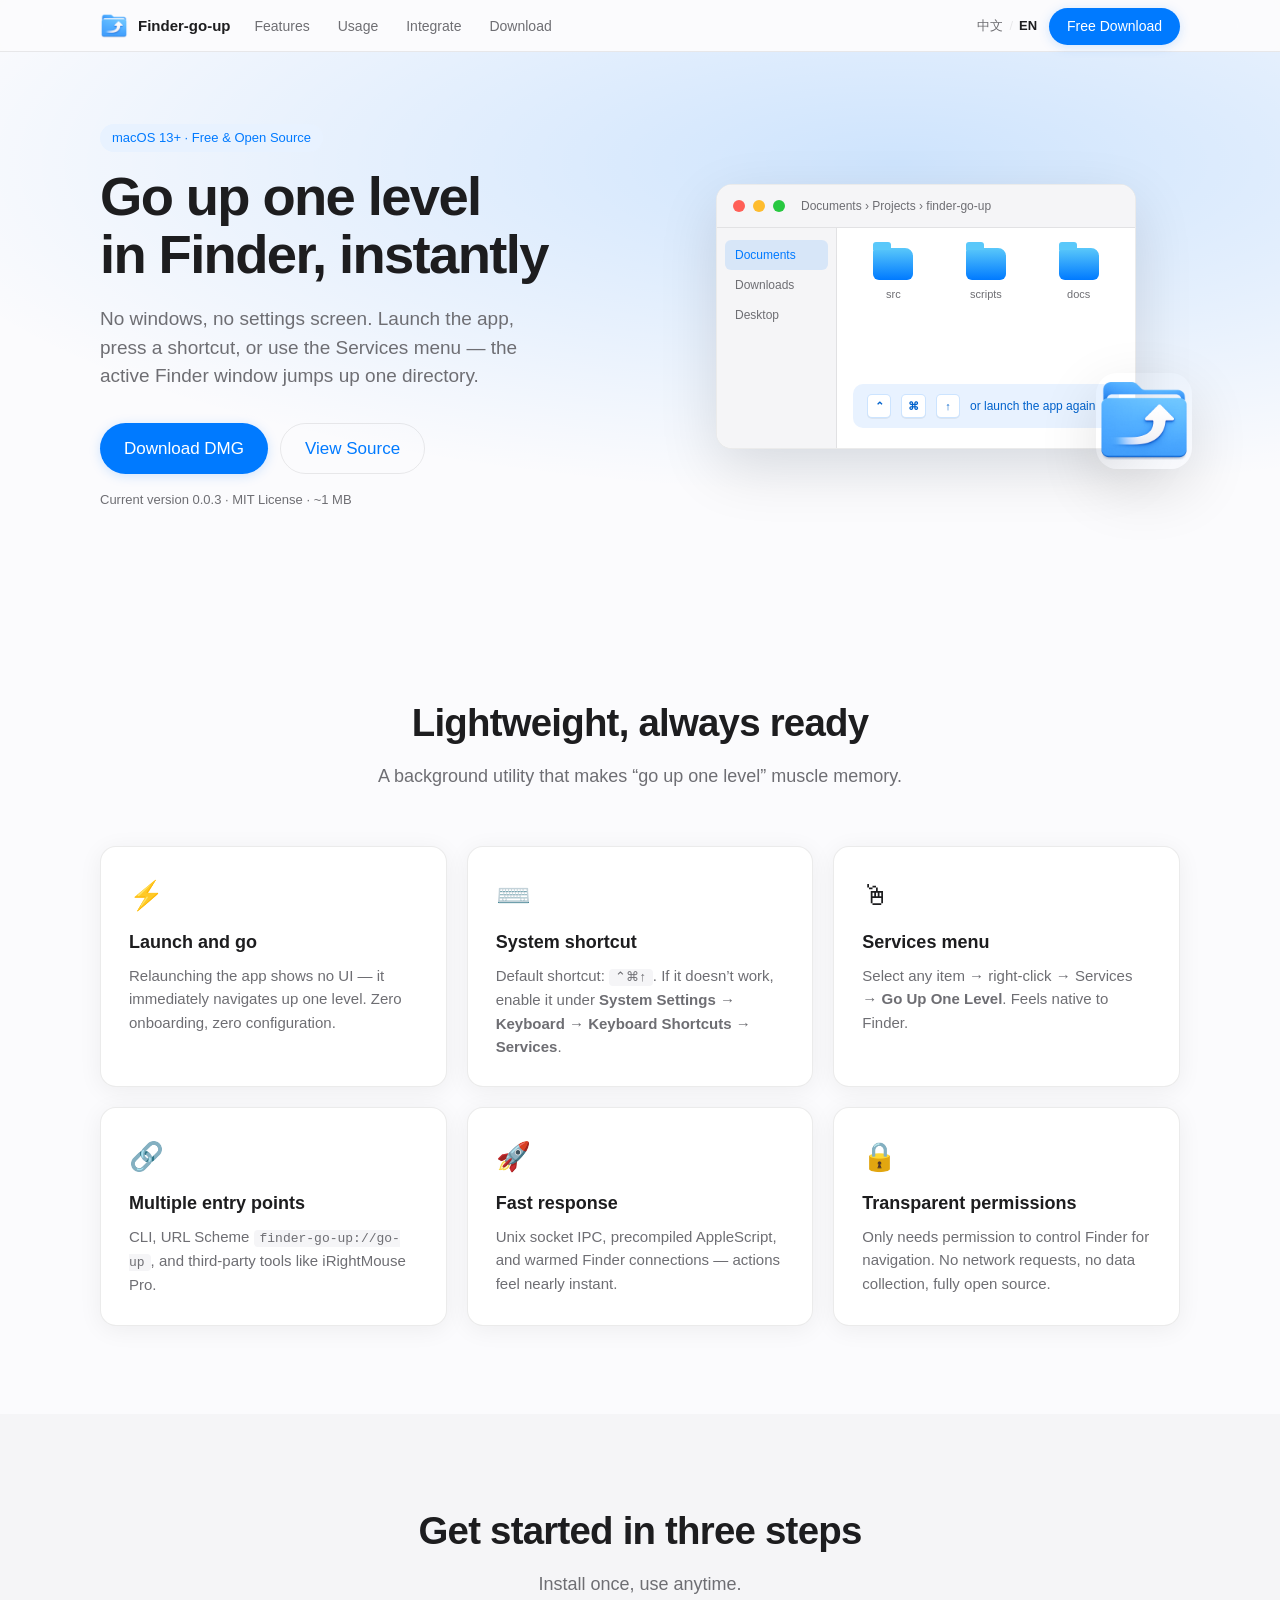
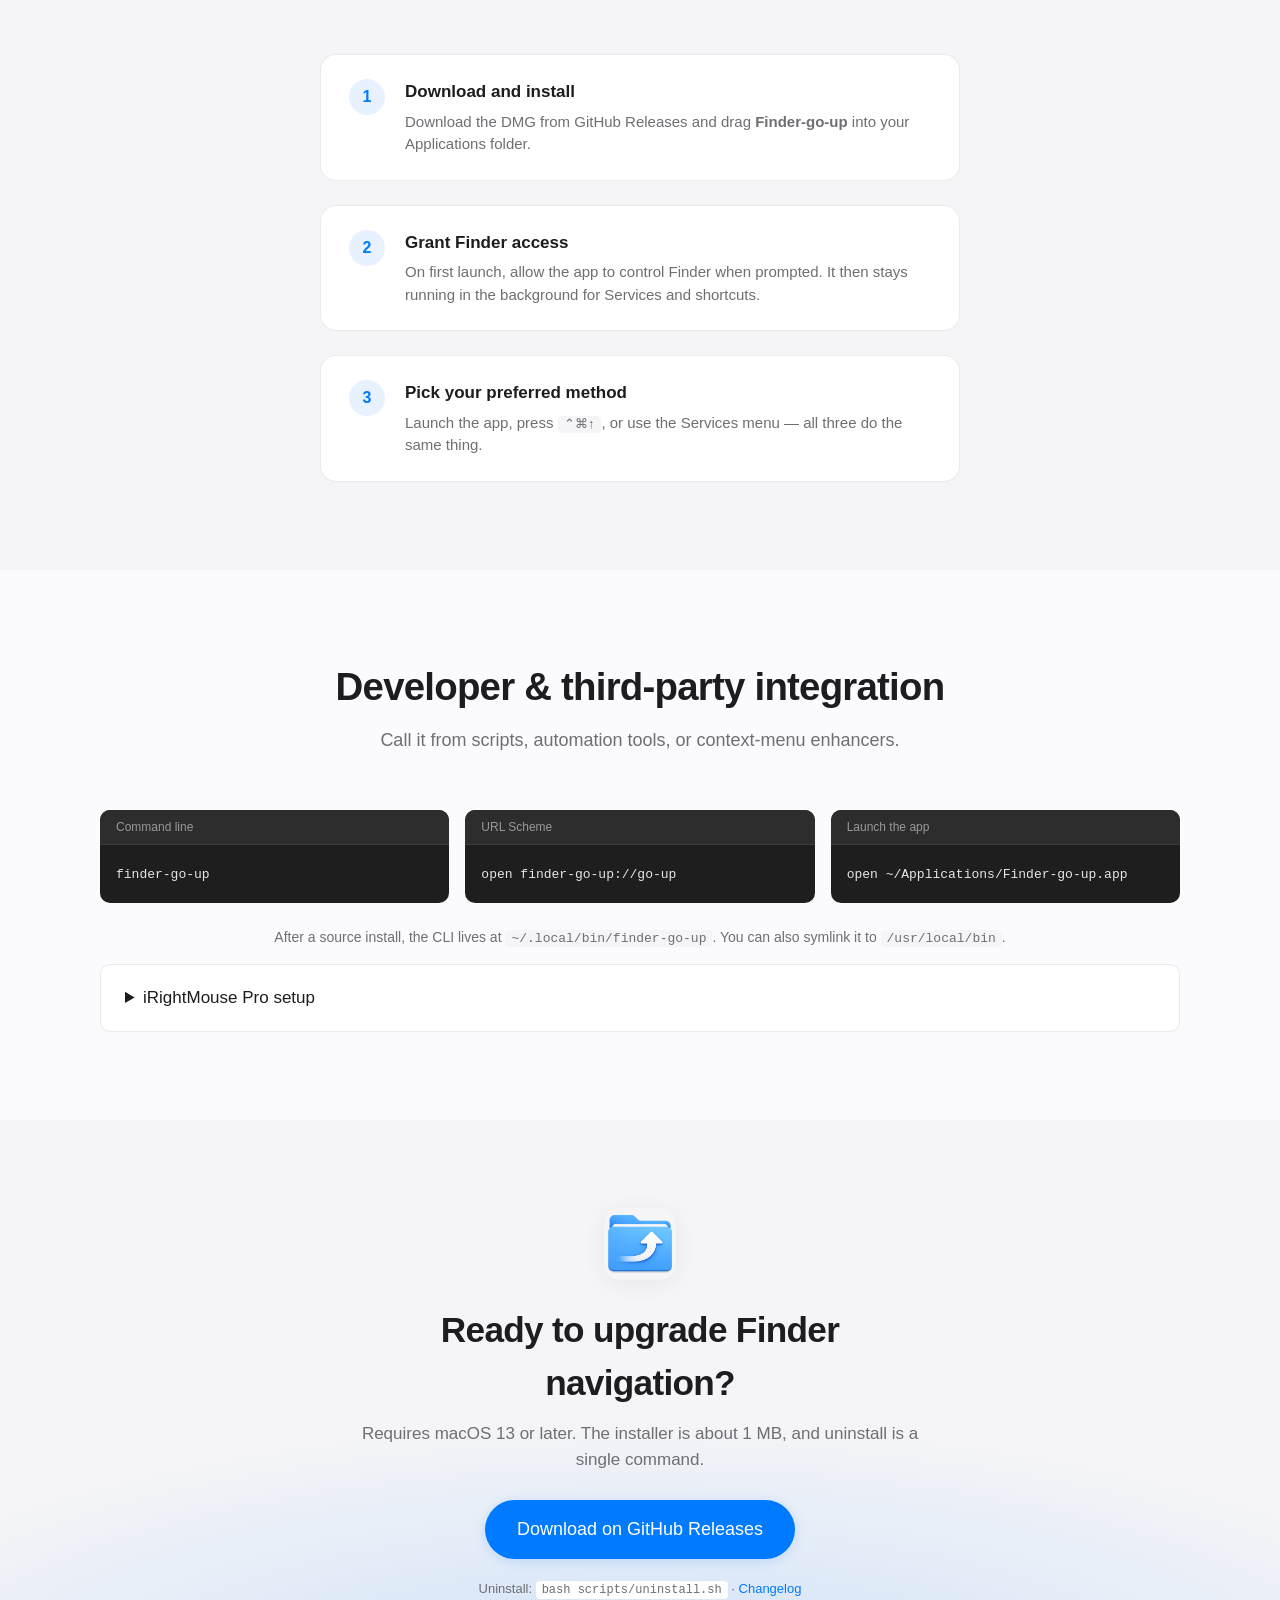
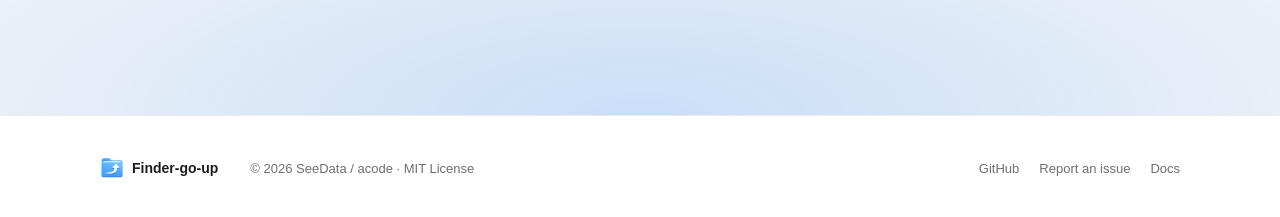
==== website/en/index.html @ c4b2d245 "Add bilingual website with GitHub Pages deployment. Introduce a zh/en landing page for Finder-go-up " ====
<!DOCTYPE html>
<html lang="en">
<head>
  <meta charset="UTF-8">
  <meta name="viewport" content="width=device-width, initial-scale=1.0">
  <title>Finder-go-up — Go Up One Level in Finder</title>
  <meta name="description" content="Finder-go-up is a lightweight macOS utility that navigates the active Finder window up one directory. Launch the app, use ⌃⌘↑, or the Services menu.">
  <meta name="theme-color" content="#007AFF">
  <link rel="icon" href="../assets/logo.png" type="image/png">
  <link rel="alternate" hreflang="zh-Hans" href="https://imboni.github.io/finder-go-up/">
  <link rel="alternate" hreflang="en" href="https://imboni.github.io/finder-go-up/en/">
  <link rel="alternate" hreflang="x-default" href="https://imboni.github.io/finder-go-up/en/">
  <meta property="og:title" content="Finder-go-up — Go Up One Level in Finder">
  <meta property="og:description" content="No UI, always ready. Launch the app, press a shortcut, or use the Services menu to go up one directory.">
  <meta property="og:image" content="https://imboni.github.io/finder-go-up/assets/logo.png">
  <meta property="og:type" content="website">
  <link rel="stylesheet" href="../styles.css">
</head>
<body>
  <header class="site-header">
    <nav class="nav container">
      <a class="nav-brand" href="./">
        <img src="../assets/logo.png" alt="" width="28" height="28">
        <span>Finder-go-up</span>
      </a>
      <ul class="nav-links">
        <li><a href="#features">Features</a></li>
        <li><a href="#usage">Usage</a></li>
        <li><a href="#integrate">Integrate</a></li>
        <li><a href="#download">Download</a></li>
      </ul>
      <div class="nav-actions">
        <div class="lang-switch" role="navigation" aria-label="Language">
          <a href="../">中文</a>
          <span class="lang-sep" aria-hidden="true">/</span>
          <span class="lang-active" aria-current="page">EN</span>
        </div>
        <a class="btn btn-primary btn-sm nav-cta" href="#download">Free Download</a>
      </div>
    </nav>
  </header>

  <main>
    <section class="hero">
      <div class="container hero-inner">
        <div class="hero-copy">
          <p class="hero-badge">macOS 13+ · Free &amp; Open Source</p>
          <h1>Go up one level<br>in Finder, instantly</h1>
          <p class="hero-desc">
            No windows, no settings screen. Launch the app, press a shortcut,
            or use the Services menu — the active Finder window jumps up one directory.
          </p>
          <div class="hero-actions">
            <a class="btn btn-primary" href="https://github.com/imboni/finder-go-up/releases/latest" target="_blank" rel="noopener">
              Download DMG
            </a>
            <a class="btn btn-ghost" href="https://github.com/imboni/finder-go-up" target="_blank" rel="noopener">
              View Source
            </a>
          </div>
          <p class="hero-hint">Current version 0.0.3 · MIT License · ~1 MB</p>
        </div>
        <div class="hero-visual">
          <div class="finder-mock">
            <div class="finder-titlebar">
              <span class="dot red"></span>
              <span class="dot yellow"></span>
              <span class="dot green"></span>
              <span class="finder-path">Documents › Projects › finder-go-up</span>
            </div>
            <div class="finder-body">
              <aside class="finder-sidebar">
                <div class="sidebar-item active">Documents</div>
                <div class="sidebar-item">Downloads</div>
                <div class="sidebar-item">Desktop</div>
              </aside>
              <div class="finder-content">
                <div class="folder-grid">
                  <div class="folder-item"><span class="folder-icon"></span>src</div>
                  <div class="folder-item"><span class="folder-icon"></span>scripts</div>
                  <div class="folder-item"><span class="folder-icon"></span>docs</div>
                </div>
                <div class="action-callout">
                  <kbd>⌃</kbd><kbd>⌘</kbd><kbd>↑</kbd>
                  <span>or launch the app again</span>
                </div>
              </div>
            </div>
          </div>
          <img class="hero-logo" src="../assets/logo.png" alt="Finder-go-up icon" width="96" height="96">
        </div>
      </div>
    </section>

    <section id="features" class="section">
      <div class="container">
        <header class="section-header">
          <h2>Lightweight, always ready</h2>
          <p>A background utility that makes “go up one level” muscle memory.</p>
        </header>
        <div class="feature-grid">
          <article class="feature-card">
            <div class="feature-icon" aria-hidden="true">⚡</div>
            <h3>Launch and go</h3>
            <p>Relaunching the app shows no UI — it immediately navigates up one level. Zero onboarding, zero configuration.</p>
          </article>
          <article class="feature-card">
            <div class="feature-icon" aria-hidden="true">⌨️</div>
            <h3>System shortcut</h3>
            <p>Default shortcut: <kbd>⌃⌘↑</kbd>. If it doesn’t work, enable it under <strong>System Settings → Keyboard → Keyboard Shortcuts → Services</strong>.</p>
          </article>
          <article class="feature-card">
            <div class="feature-icon" aria-hidden="true">🖱</div>
            <h3>Services menu</h3>
            <p>Select any item → right-click → Services → <strong>Go Up One Level</strong>. Feels native to Finder.</p>
          </article>
          <article class="feature-card">
            <div class="feature-icon" aria-hidden="true">🔗</div>
            <h3>Multiple entry points</h3>
            <p>CLI, URL Scheme <code>finder-go-up://go-up</code>, and third-party tools like iRightMouse Pro.</p>
          </article>
          <article class="feature-card">
            <div class="feature-icon" aria-hidden="true">🚀</div>
            <h3>Fast response</h3>
            <p>Unix socket IPC, precompiled AppleScript, and warmed Finder connections — actions feel nearly instant.</p>
          </article>
          <article class="feature-card">
            <div class="feature-icon" aria-hidden="true">🔒</div>
            <h3>Transparent permissions</h3>
            <p>Only needs permission to control Finder for navigation. No network requests, no data collection, fully open source.</p>
          </article>
        </div>
      </div>
    </section>

    <section id="usage" class="section section-alt">
      <div class="container">
        <header class="section-header">
          <h2>Get started in three steps</h2>
          <p>Install once, use anytime.</p>
        </header>
        <ol class="steps">
          <li class="step">
            <span class="step-num">1</span>
            <div>
              <h3>Download and install</h3>
              <p>Download the DMG from GitHub Releases and drag <strong>Finder-go-up</strong> into your Applications folder.</p>
            </div>
          </li>
          <li class="step">
            <span class="step-num">2</span>
            <div>
              <h3>Grant Finder access</h3>
              <p>On first launch, allow the app to control Finder when prompted. It then stays running in the background for Services and shortcuts.</p>
            </div>
          </li>
          <li class="step">
            <span class="step-num">3</span>
            <div>
              <h3>Pick your preferred method</h3>
              <p>Launch the app, press <kbd>⌃⌘↑</kbd>, or use the Services menu — all three do the same thing.</p>
            </div>
          </li>
        </ol>
      </div>
    </section>

    <section id="integrate" class="section">
      <div class="container">
        <header class="section-header">
          <h2>Developer &amp; third-party integration</h2>
          <p>Call it from scripts, automation tools, or context-menu enhancers.</p>
        </header>
        <div class="integrate-grid">
          <div class="code-block">
            <div class="code-header">Command line</div>
            <pre><code>finder-go-up</code></pre>
          </div>
          <div class="code-block">
            <div class="code-header">URL Scheme</div>
            <pre><code>open finder-go-up://go-up</code></pre>
          </div>
          <div class="code-block">
            <div class="code-header">Launch the app</div>
            <pre><code>open ~/Applications/Finder-go-up.app</code></pre>
          </div>
        </div>
        <p class="integrate-note">After a source install, the CLI lives at <code>~/.local/bin/finder-go-up</code>. You can also symlink it to <code>/usr/local/bin</code>.</p>
        <details class="integrate-details">
          <summary>iRightMouse Pro setup</summary>
          <ol>
            <li>Open <strong>iRightMouse Pro → Preferences → Toolbox → Open App</strong></li>
            <li>Select <code>~/Applications/Finder-go-up.app</code></li>
            <li>Set the name to <strong>Go Up One Level</strong>, save, and restart iRightMouse Pro</li>
          </ol>
        </details>
      </div>
    </section>

    <section id="download" class="section section-download">
      <div class="container download-inner">
        <img src="../assets/logo.png" alt="" width="72" height="72" class="download-logo">
        <h2>Ready to upgrade Finder navigation?</h2>
        <p>Requires macOS 13 or later. The installer is about 1 MB, and uninstall is a single command.</p>
        <a class="btn btn-primary btn-lg" href="https://github.com/imboni/finder-go-up/releases/latest" target="_blank" rel="noopener">
          Download on GitHub Releases
        </a>
        <p class="download-meta">
          Uninstall: <code>bash scripts/uninstall.sh</code> ·
          <a href="https://github.com/imboni/finder-go-up/blob/main/docs/CHANGELOG.md" target="_blank" rel="noopener">Changelog</a>
        </p>
      </div>
    </section>
  </main>

  <footer class="site-footer">
    <div class="container footer-inner">
      <div class="footer-brand">
        <img src="../assets/logo.png" alt="" width="24" height="24">
        <span>Finder-go-up</span>
      </div>
      <p class="footer-copy">© 2026 SeeData / acode · MIT License</p>
      <div class="footer-links">
        <a href="https://github.com/imboni/finder-go-up" target="_blank" rel="noopener">GitHub</a>
        <a href="https://github.com/imboni/finder-go-up/issues" target="_blank" rel="noopener">Report an issue</a>
        <a href="https://github.com/imboni/finder-go-up/blob/main/README.md" target="_blank" rel="noopener">Docs</a>
      </div>
    </div>
  </footer>
</body>
</html>
---- website/styles.css ----
/* Finder-go-up — Official site */

:root {
  --blue: #007AFF;
  --blue-dark: #0062CC;
  --blue-light: #E8F2FF;
  --blue-glow: rgba(0, 122, 255, 0.18);
  --text: #1d1d1f;
  --text-secondary: #6e6e73;
  --bg: #fbfbfd;
  --bg-alt: #f5f5f7;
  --surface: #ffffff;
  --border: rgba(0, 0, 0, 0.08);
  --shadow: 0 4px 24px rgba(0, 0, 0, 0.06);
  --shadow-lg: 0 20px 60px rgba(0, 0, 0, 0.12);
  --radius: 16px;
  --radius-sm: 10px;
  --font: -apple-system, BlinkMacSystemFont, "SF Pro Display", "SF Pro Text", "Helvetica Neue", sans-serif;
  --font-mono: "SF Mono", ui-monospace, "Cascadia Code", Menlo, monospace;
  --max-width: 1080px;
  --header-h: 52px;
}

*, *::before, *::after { box-sizing: border-box; }

html {
  scroll-behavior: smooth;
  -webkit-font-smoothing: antialiased;
}

body {
  margin: 0;
  font-family: var(--font);
  font-size: 17px;
  line-height: 1.5;
  color: var(--text);
  background: var(--bg);
}

img { display: block; max-width: 100%; }

a { color: var(--blue); text-decoration: none; }
a:hover { text-decoration: underline; }

.container {
  width: min(var(--max-width), calc(100% - 48px));
  margin-inline: auto;
}

/* Buttons */
.btn {
  display: inline-flex;
  align-items: center;
  justify-content: center;
  gap: 8px;
  padding: 12px 24px;
  border-radius: 980px;
  font-size: 17px;
  font-weight: 500;
  text-decoration: none;
  border: none;
  cursor: pointer;
  transition: transform 0.15s ease, box-shadow 0.15s ease, background 0.15s ease;
}

.btn:hover { text-decoration: none; transform: translateY(-1px); }
.btn:active { transform: translateY(0); }

.btn-primary {
  background: var(--blue);
  color: #fff;
  box-shadow: 0 2px 12px var(--blue-glow);
}
.btn-primary:hover {
  background: var(--blue-dark);
  box-shadow: 0 4px 20px var(--blue-glow);
}

.btn-ghost {
  background: transparent;
  color: var(--blue);
  border: 1.5px solid var(--border);
}
.btn-ghost:hover { background: var(--bg-alt); }

.btn-sm { padding: 8px 18px; font-size: 14px; }
.btn-lg { padding: 16px 32px; font-size: 18px; }

/* Header */
.site-header {
  position: sticky;
  top: 0;
  z-index: 100;
  height: var(--header-h);
  background: rgba(251, 251, 253, 0.72);
  backdrop-filter: saturate(180%) blur(20px);
  -webkit-backdrop-filter: saturate(180%) blur(20px);
  border-bottom: 1px solid var(--border);
}

.nav {
  display: flex;
  align-items: center;
  height: var(--header-h);
  gap: 24px;
}

.nav-brand {
  display: flex;
  align-items: center;
  gap: 10px;
  font-weight: 600;
  font-size: 15px;
  color: var(--text);
  text-decoration: none;
}
.nav-brand:hover { text-decoration: none; }
.nav-brand img { border-radius: 6px; }

.nav-links {
  display: flex;
  gap: 28px;
  list-style: none;
  margin: 0;
  padding: 0;
}

.nav-links a {
  font-size: 14px;
  color: var(--text-secondary);
  text-decoration: none;
}
.nav-links a:hover { color: var(--text); }

.nav-actions {
  display: flex;
  align-items: center;
  gap: 12px;
  margin-left: auto;
}

.lang-switch {
  display: flex;
  align-items: center;
  gap: 6px;
  font-size: 13px;
}

.lang-switch a {
  color: var(--text-secondary);
  text-decoration: none;
}
.lang-switch a:hover { color: var(--blue); }

.lang-active {
  font-weight: 600;
  color: var(--text);
}

.lang-sep {
  color: var(--border);
  user-select: none;
}

.nav-cta { flex-shrink: 0; }

/* Hero */
.hero {
  padding: 72px 0 96px;
  background:
    radial-gradient(ellipse 80% 60% at 70% 20%, var(--blue-glow), transparent),
    var(--bg);
  overflow: hidden;
}

.hero-inner {
  display: grid;
  grid-template-columns: 1fr 1fr;
  gap: 64px;
  align-items: center;
}

.hero-badge {
  display: inline-block;
  margin: 0 0 16px;
  padding: 4px 12px;
  font-size: 13px;
  font-weight: 500;
  color: var(--blue);
  background: var(--blue-light);
  border-radius: 980px;
}

.hero h1 {
  margin: 0 0 20px;
  font-size: clamp(2.4rem, 5vw, 3.4rem);
  font-weight: 700;
  letter-spacing: -0.03em;
  line-height: 1.08;
}

.hero-desc {
  margin: 0 0 32px;
  font-size: 19px;
  color: var(--text-secondary);
  max-width: 440px;
}

.hero-actions {
  display: flex;
  flex-wrap: wrap;
  gap: 12px;
  margin-bottom: 16px;
}

.hero-hint {
  margin: 0;
  font-size: 13px;
  color: var(--text-secondary);
}

/* Finder mockup */
.hero-visual {
  position: relative;
  display: flex;
  justify-content: center;
}

.finder-mock {
  width: 100%;
  max-width: 420px;
  background: var(--surface);
  border-radius: var(--radius);
  box-shadow: var(--shadow-lg);
  border: 1px solid var(--border);
  overflow: hidden;
}

.finder-titlebar {
  display: flex;
  align-items: center;
  gap: 8px;
  padding: 12px 16px;
  background: var(--bg-alt);
  border-bottom: 1px solid var(--border);
}

.dot {
  width: 12px;
  height: 12px;
  border-radius: 50%;
}
.dot.red { background: #ff5f57; }
.dot.yellow { background: #febc2e; }
.dot.green { background: #28c840; }

.finder-path {
  margin-left: 8px;
  font-size: 12px;
  color: var(--text-secondary);
  white-space: nowrap;
  overflow: hidden;
  text-overflow: ellipsis;
}

.finder-body {
  display: flex;
  min-height: 220px;
}

.finder-sidebar {
  width: 120px;
  padding: 12px 8px;
  background: var(--bg-alt);
  border-right: 1px solid var(--border);
}

.sidebar-item {
  padding: 6px 10px;
  font-size: 12px;
  color: var(--text-secondary);
  border-radius: 6px;
}
.sidebar-item.active {
  background: rgba(0, 122, 255, 0.12);
  color: var(--blue);
  font-weight: 500;
}

.finder-content {
  flex: 1;
  padding: 20px 16px;
  display: flex;
  flex-direction: column;
  justify-content: space-between;
}

.folder-grid {
  display: grid;
  grid-template-columns: repeat(3, 1fr);
  gap: 12px;
}

.folder-item {
  display: flex;
  flex-direction: column;
  align-items: center;
  gap: 6px;
  font-size: 11px;
  color: var(--text-secondary);
}

.folder-icon {
  width: 40px;
  height: 32px;
  background: linear-gradient(180deg, #5ac8fa 0%, #007AFF 100%);
  border-radius: 4px 8px 6px 6px;
  position: relative;
}
.folder-icon::before {
  content: "";
  position: absolute;
  top: -6px;
  left: 0;
  width: 18px;
  height: 8px;
  background: #5ac8fa;
  border-radius: 3px 3px 0 0;
}

.action-callout {
  display: flex;
  align-items: center;
  gap: 10px;
  padding: 10px 14px;
  background: var(--blue-light);
  border-radius: var(--radius-sm);
  font-size: 12px;
  color: var(--blue-dark);
}

.action-callout kbd {
  display: inline-flex;
  align-items: center;
  justify-content: center;
  min-width: 24px;
  height: 24px;
  padding: 0 6px;
  font-family: var(--font);
  font-size: 11px;
  font-weight: 600;
  background: var(--surface);
  border: 1px solid rgba(0, 122, 255, 0.2);
  border-radius: 5px;
  box-shadow: 0 1px 0 rgba(0, 0, 0, 0.06);
}

.hero-logo {
  position: absolute;
  bottom: -20px;
  right: -12px;
  border-radius: 22%;
  box-shadow: var(--shadow-lg);
  animation: float 4s ease-in-out infinite;
}

@keyframes float {
  0%, 100% { transform: translateY(0); }
  50% { transform: translateY(-8px); }
}

/* Sections */
.section {
  padding: 88px 0;
}

.section-alt {
  background: var(--bg-alt);
}

.section-header {
  text-align: center;
  margin-bottom: 56px;
}

.section-header h2 {
  margin: 0 0 12px;
  font-size: clamp(1.8rem, 3vw, 2.4rem);
  font-weight: 700;
  letter-spacing: -0.02em;
}

.section-header p {
  margin: 0;
  font-size: 18px;
  color: var(--text-secondary);
}

/* Features */
.feature-grid {
  display: grid;
  grid-template-columns: repeat(3, 1fr);
  gap: 20px;
}

.feature-card {
  padding: 28px;
  background: var(--surface);
  border-radius: var(--radius);
  border: 1px solid var(--border);
  box-shadow: var(--shadow);
  transition: transform 0.2s ease, box-shadow 0.2s ease;
}

.feature-card:hover {
  transform: translateY(-3px);
  box-shadow: var(--shadow-lg);
}

.feature-icon {
  font-size: 28px;
  margin-bottom: 12px;
}

.feature-card h3 {
  margin: 0 0 8px;
  font-size: 18px;
  font-weight: 600;
}

.feature-card p {
  margin: 0;
  font-size: 15px;
  color: var(--text-secondary);
  line-height: 1.55;
}

.feature-card kbd,
.feature-card code {
  font-family: var(--font-mono);
  font-size: 13px;
  padding: 1px 6px;
  background: var(--bg-alt);
  border-radius: 4px;
}

/* Steps */
.steps {
  list-style: none;
  margin: 0;
  padding: 0;
  display: grid;
  gap: 24px;
  max-width: 640px;
  margin-inline: auto;
}

.step {
  display: flex;
  gap: 20px;
  align-items: flex-start;
  padding: 24px 28px;
  background: var(--surface);
  border-radius: var(--radius);
  border: 1px solid var(--border);
}

.step-num {
  flex-shrink: 0;
  width: 36px;
  height: 36px;
  display: flex;
  align-items: center;
  justify-content: center;
  font-size: 16px;
  font-weight: 700;
  color: var(--blue);
  background: var(--blue-light);
  border-radius: 50%;
}

.step h3 {
  margin: 0 0 6px;
  font-size: 17px;
}

.step p {
  margin: 0;
  font-size: 15px;
  color: var(--text-secondary);
}

.step kbd {
  font-family: var(--font-mono);
  font-size: 13px;
  padding: 1px 6px;
  background: var(--bg-alt);
  border-radius: 4px;
}

/* Integrate */
.integrate-grid {
  display: grid;
  grid-template-columns: repeat(3, 1fr);
  gap: 16px;
  margin-bottom: 24px;
}

.code-block {
  background: #1e1e1e;
  border-radius: var(--radius-sm);
  overflow: hidden;
}

.code-header {
  padding: 8px 16px;
  font-size: 12px;
  font-weight: 500;
  color: #999;
  background: #2d2d2d;
  border-bottom: 1px solid #3d3d3d;
}

.code-block pre {
  margin: 0;
  padding: 16px;
  overflow-x: auto;
}

.code-block code {
  font-family: var(--font-mono);
  font-size: 13px;
  color: #e6e6e6;
  white-space: pre-wrap;
  word-break: break-all;
}

.integrate-note {
  margin: 0 0 16px;
  font-size: 14px;
  color: var(--text-secondary);
  text-align: center;
}

.integrate-note code {
  font-family: var(--font-mono);
  font-size: 13px;
  padding: 1px 6px;
  background: var(--bg-alt);
  border-radius: 4px;
}

.integrate-details {
  padding: 20px 24px;
  background: var(--surface);
  border: 1px solid var(--border);
  border-radius: var(--radius-sm);
}

.integrate-details summary {
  cursor: pointer;
  font-weight: 500;
  color: var(--text);
}

.integrate-details ol {
  margin: 16px 0 0;
  padding-left: 20px;
  color: var(--text-secondary);
  font-size: 15px;
  line-height: 1.7;
}

.integrate-details code {
  font-family: var(--font-mono);
  font-size: 13px;
  padding: 1px 6px;
  background: var(--bg-alt);
  border-radius: 4px;
}

/* Download */
.section-download {
  text-align: center;
  background:
    radial-gradient(ellipse 70% 50% at 50% 100%, var(--blue-glow), transparent),
    var(--bg-alt);
}

.download-inner {
  max-width: 560px;
}

.download-logo {
  margin: 0 auto 24px;
  border-radius: 22%;
  box-shadow: var(--shadow);
}

.section-download h2 {
  margin: 0 0 12px;
  font-size: clamp(1.6rem, 3vw, 2.2rem);
  font-weight: 700;
  letter-spacing: -0.02em;
}

.section-download p {
  margin: 0 0 28px;
  color: var(--text-secondary);
  font-size: 17px;
}

.download-meta {
  margin-top: 20px !important;
  font-size: 13px !important;
}

.download-meta code {
  font-family: var(--font-mono);
  font-size: 12px;
  padding: 2px 6px;
  background: var(--surface);
  border-radius: 4px;
}

/* Footer */
.site-footer {
  padding: 40px 0;
  border-top: 1px solid var(--border);
  background: var(--surface);
}

.footer-inner {
  display: flex;
  flex-wrap: wrap;
  align-items: center;
  gap: 16px 32px;
}

.footer-brand {
  display: flex;
  align-items: center;
  gap: 8px;
  font-weight: 600;
  font-size: 14px;
}
.footer-brand img { border-radius: 5px; }

.footer-copy {
  margin: 0;
  font-size: 13px;
  color: var(--text-secondary);
  flex: 1;
}

.footer-links {
  display: flex;
  gap: 20px;
}

.footer-links a {
  font-size: 13px;
  color: var(--text-secondary);
  text-decoration: none;
}
.footer-links a:hover { color: var(--blue); }

/* Responsive */
@media (max-width: 900px) {
  .hero-inner {
    grid-template-columns: 1fr;
    gap: 48px;
  }

  .hero-visual { order: -1; }

  .hero-logo {
    right: 8px;
    bottom: -16px;
    width: 72px;
    height: 72px;
  }

  .feature-grid,
  .integrate-grid {
    grid-template-columns: 1fr;
  }

  .nav-links { display: none; }

  .nav-actions { gap: 8px; }
}

@media (max-width: 480px) {
  .container { width: calc(100% - 32px); }

  .hero { padding: 48px 0 72px; }

  .section { padding: 64px 0; }

  .hero-actions { flex-direction: column; }
  .hero-actions .btn { width: 100%; }
}
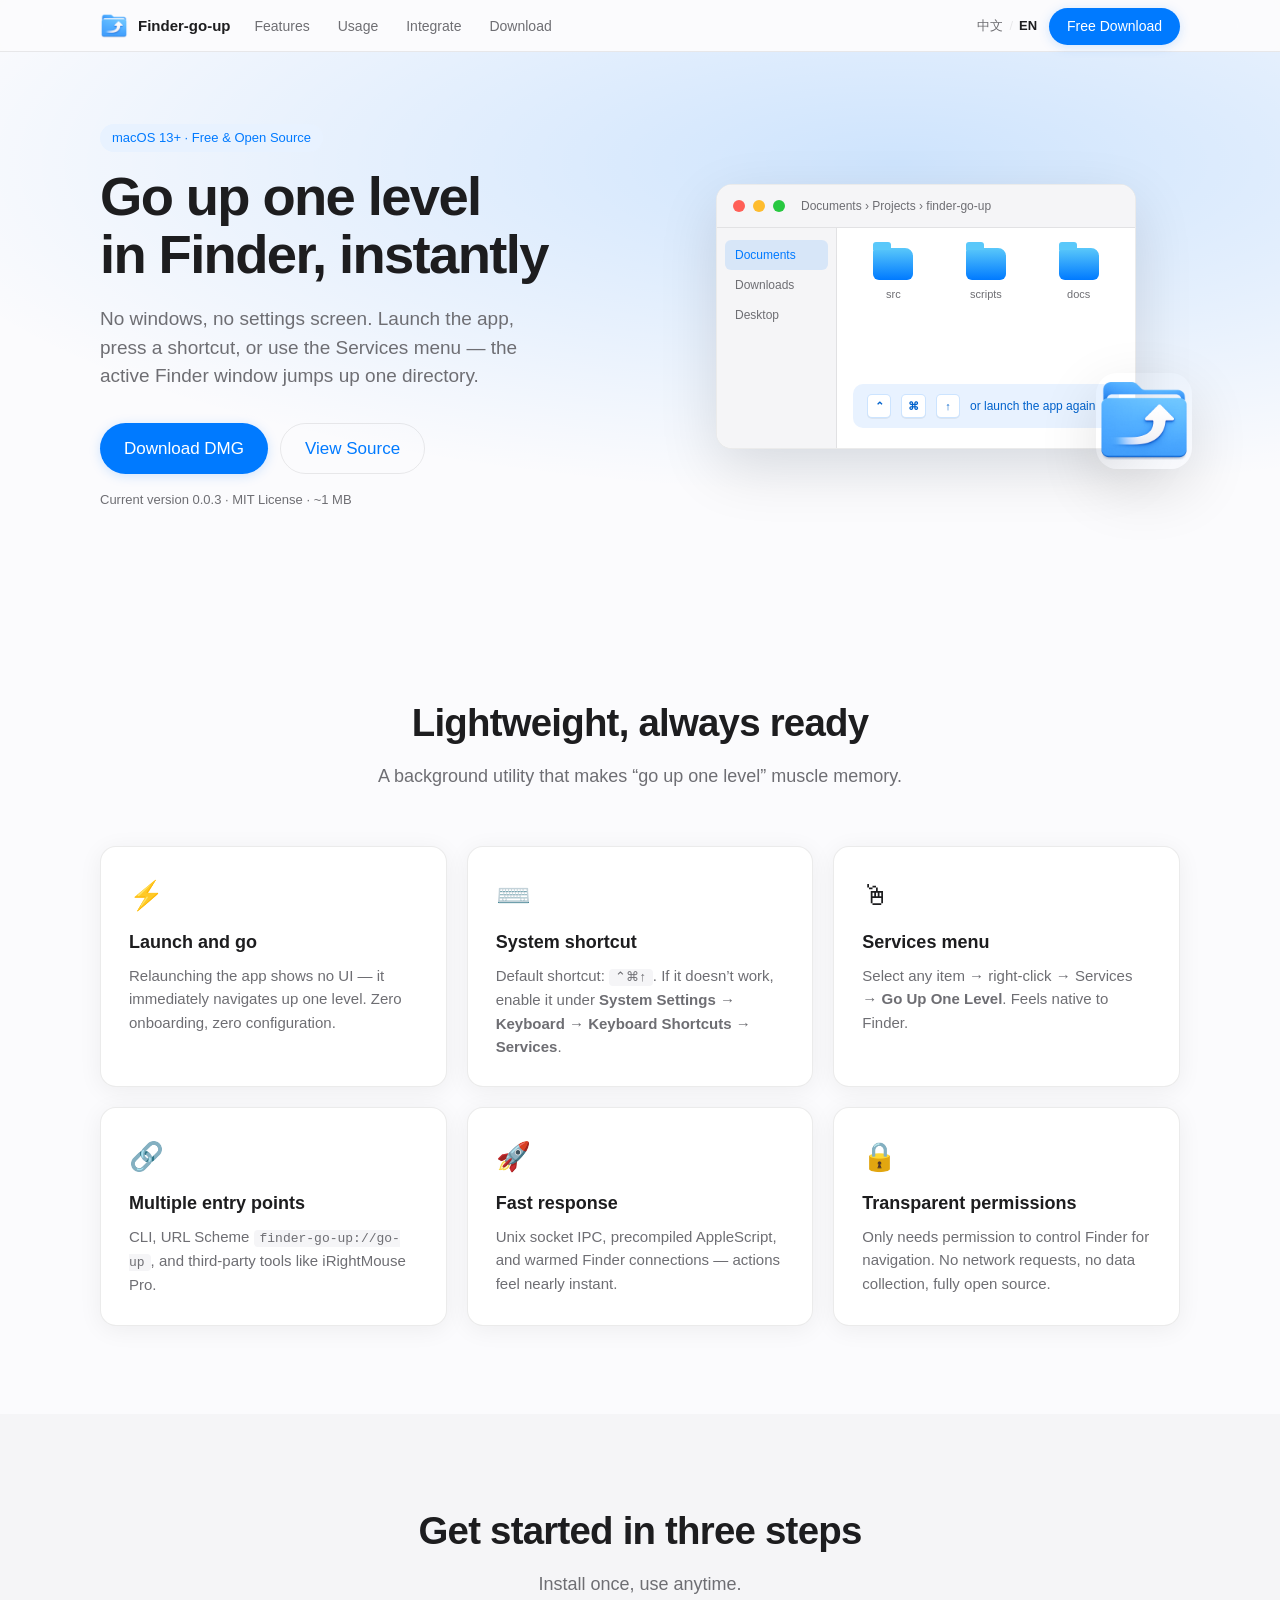
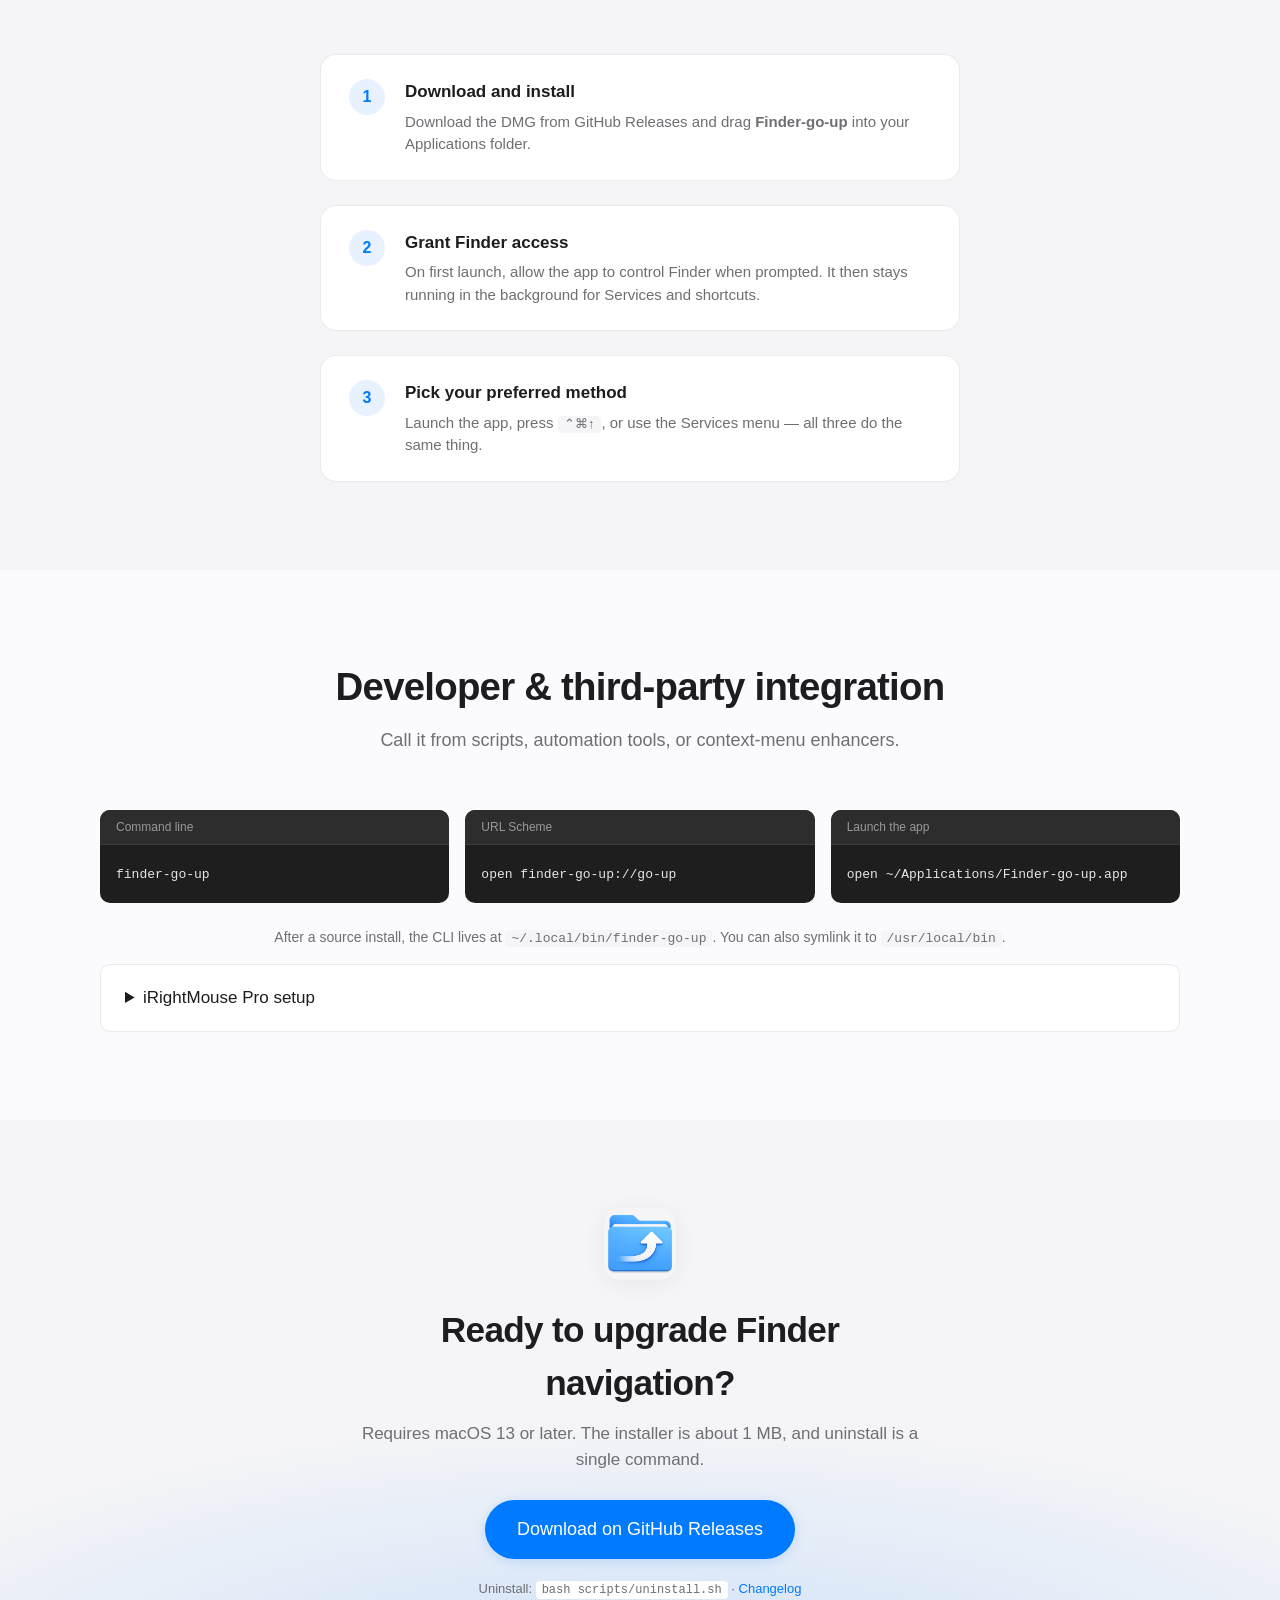
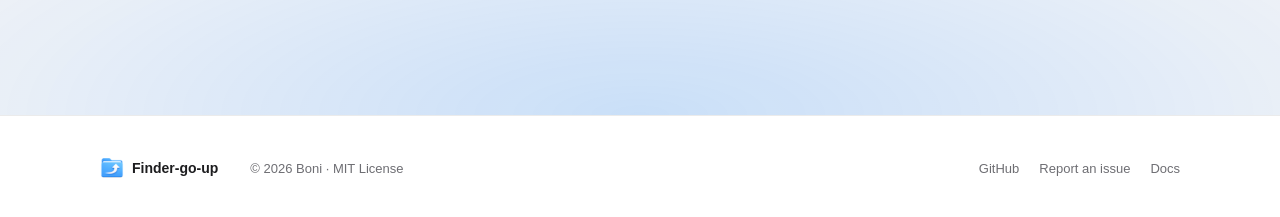
==== commit b03daa98: "Remove third-party branding from footer and license Co-authored-by: Boni <imboni@users.noreply.githu" ====
--- a/website/en/index.html
+++ b/website/en/index.html
@@ -219,7 +219,7 @@
         <img src="../assets/logo.png" alt="" width="24" height="24">
         <span>Finder-go-up</span>
       </div>
-      <p class="footer-copy">© 2026 SeeData / acode · MIT License</p>
+      <p class="footer-copy">© 2026 Boni · MIT License</p>
       <div class="footer-links">
         <a href="https://github.com/imboni/finder-go-up" target="_blank" rel="noopener">GitHub</a>
         <a href="https://github.com/imboni/finder-go-up/issues" target="_blank" rel="noopener">Report an issue</a>
